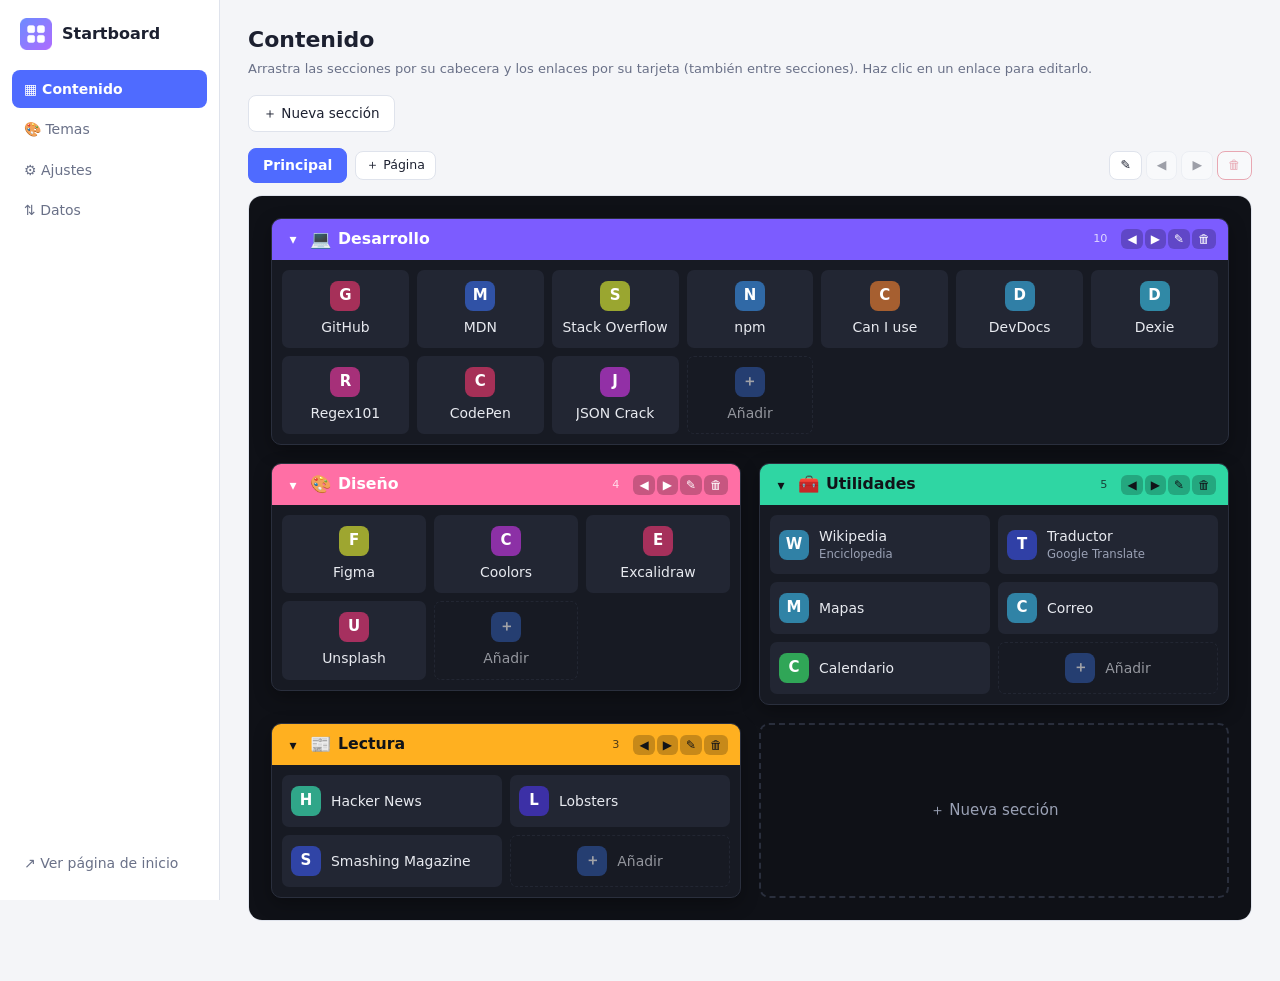
==== admin.html @ 86be1b7d "first commit" ====
<!doctype html>
<html lang="en">
<head>
  <meta charset="utf-8">
  <meta name="viewport" content="width=device-width, initial-scale=1">
  <title>Startboard · Administration</title>
  <link rel="icon" href="icons/icon32.png">
  <link rel="stylesheet" href="css/base.css">
  <link rel="stylesheet" href="css/admin.css">
  <style id="preview-css"></style>
</head>
<body class="admin">
  <aside class="side">
    <div class="side-brand"><img src="icons/icon48.png" alt="" width="32" height="32"><strong>Startboard</strong></div>
    <nav id="tabs">
      <button data-tab="dash" aria-selected="true">▦ Contenido</button>
      <button data-tab="themes">🎨 Temas</button>
      <button data-tab="settings">⚙ Ajustes</button>
      <button data-tab="data">⇅ Datos</button>
    </nav>
    <a class="side-link" id="open-newtab" href="newtab.html">↗ Ver página de inicio</a>
  </aside>

  <main>
    <!-- ======================= CONTENIDO ======================= -->
    <section class="tab" id="tab-dash">
      <div class="toolbar">
        <div>
          <h1>Contenido</h1>
          <p class="hint">Arrastra las secciones por su cabecera y los enlaces por su tarjeta (también entre secciones). Haz clic en un enlace para editarlo.</p>
        </div>
        <div class="toolbar-actions">
          <button class="btn" id="btn-add-section">＋ Nueva sección</button>
        </div>
      </div>
      <div class="page-bar">
        <div id="page-tabs" class="page-tabs" role="tablist" aria-label="Páginas"></div>
        <button class="btn small" id="btn-page-add">＋ Página</button>
        <span class="page-tools">
          <button class="btn small" id="btn-page-edit" title="Renombrar / cambiar icono de la página">✎</button>
          <button class="btn small" id="btn-page-left" title="Mover a la izquierda">◀</button>
          <button class="btn small" id="btn-page-right" title="Mover a la derecha">▶</button>
          <button class="btn small danger" id="btn-page-del" title="Eliminar página">🗑</button>
        </span>
      </div>
      <div class="scope dash-scope" id="dash-scope">
        <div class="dash-wrap"><div id="dash"></div></div>
      </div>
    </section>

    <!-- ======================= TEMAS ======================= -->
    <section class="tab" id="tab-themes" hidden>
      <div class="toolbar">
        <div>
          <h1>Temas</h1>
          <p class="hint">Un tema define colores, fondo, tipografía y forma. Los integrados no se modifican: personalízalos para crear una copia propia.</p>
        </div>
        <div class="toolbar-actions">
          <button class="btn" id="btn-theme-import">Importar tema…</button>
          <button class="btn primary" id="btn-theme-new">＋ Nuevo tema</button>
          <input type="file" id="theme-file" accept="application/json,.json" hidden>
        </div>
      </div>

      <div id="theme-list" class="theme-grid"></div>

      <div id="theme-editor" class="editor" hidden>
        <div class="editor-form">
          <div class="editor-head">
            <input id="theme-name" class="name-input" maxlength="60" placeholder="Nombre del tema" aria-label="Nombre del tema">
            <div class="editor-actions">
              <button class="btn" id="theme-cancel">Cancelar</button>
              <button class="btn" id="theme-save">Guardar</button>
              <button class="btn primary" id="theme-save-apply">Guardar y activar</button>
            </div>
          </div>
          <div id="theme-fields"></div>
        </div>
        <div class="editor-preview">
          <h3>Vista previa en vivo</h3>
          <div class="scope" id="theme-preview"><div class="dash-wrap"><div id="preview-dash"></div></div></div>
          <p class="hint">El CSS personalizado también se aplica en la vista previa (limitado a este recuadro).</p>
        </div>
      </div>
    </section>

    <!-- ======================= AJUSTES ======================= -->
    <section class="tab" id="tab-settings" hidden>
      <div class="toolbar"><div><h1>Ajustes</h1><p class="hint">Los cambios se guardan automáticamente.</p></div></div>
      <form id="settings-form" class="cards" autocomplete="off">
        <fieldset class="card">
          <legend>Cabecera</legend>
          <label>Título <input name="title" maxlength="80"></label>
          <label>Subtítulo <input name="subtitle" maxlength="160"></label>
          <label>Texto del pie <input name="footer" maxlength="300"></label>
          <div class="sub">
            <strong>Botones de cabecera</strong>
            <div id="header-links"></div>
            <button type="button" class="btn small" id="btn-add-hlink">＋ Añadir botón</button>
          </div>
        </fieldset>

        <fieldset class="card">
          <legend>Tema</legend>
          <label>Modo
            <select name="themeMode"><option value="fixed">Tema fijo (elegido en la pestaña Temas)</option><option value="system">Seguir al sistema (claro / oscuro)</option></select>
          </label>
          <div class="row2">
            <label>Cuando el sistema es claro <select name="themeLightId"></select></label>
            <label>Cuando el sistema es oscuro <select name="themeDarkId"></select></label>
          </div>
        </fieldset>

        <fieldset class="card">
          <legend>Aspecto y comportamiento</legend>
          <div class="row2">
            <label>Disposición
              <select name="layout"><option value="auto">Rejilla automática</option><option value="vertical">Una columna</option><option value="horizontal">Columnas en fila</option></select>
            </label>
            <label>Tamaño de los enlaces
              <select name="itemSize"><option value="small">Pequeño</option><option value="medium">Mediano</option><option value="large">Grande</option></select>
            </label>
          </div>
          <div class="row2">
            <label>Abrir enlaces en
              <select name="openIn"><option value="same">La misma pestaña</option><option value="new">Pestaña nueva</option></select>
            </label>
            <label>Iconos (favicons)
              <select name="faviconProvider">
                <option value="auto">Automático</option>
                <option value="browser">Del navegador (Chrome/Edge, local)</option>
                <option value="duckduckgo">DuckDuckGo</option>
                <option value="google">Google</option>
                <option value="none">Solo letras</option>
              </select>
            </label>
          </div>
          <label>Ancho máximo (px) <input name="maxWidth" type="number" min="600" max="4000" step="50"></label>
          <label class="check"><input name="showSearch" type="checkbox"> Mostrar buscador</label>
        </fieldset>

        <fieldset class="card">
          <legend>Búsqueda</legend>
          <label>Buscador por defecto <small>(usa <code>%s</code> donde va el texto)</small>
            <input name="searchEngine" placeholder="https://www.google.com/search?q=%s"></label>
          <label>Atajos <small>(uno por línea: <code>clave url-con-%s</code>; se usan escribiendo «clave texto»)</small>
            <textarea name="bangs" rows="6" spellcheck="false"></textarea></label>
        </fieldset>

        <fieldset class="card wide">
          <legend>CSS personalizado (global)</legend>
          <textarea name="customCss" rows="7" spellcheck="false" placeholder=".item-title { letter-spacing: .02em; }"></textarea>
          <p class="hint">Se aplica por encima del tema activo en la página de inicio.</p>
        </fieldset>
      </form>
    </section>

    <!-- ======================= DATOS ======================= -->
    <section class="tab" id="tab-data" hidden>
      <div class="toolbar"><div><h1>Datos</h1><p class="hint">Todo se guarda en IndexedDB, dentro de tu navegador. Exporta un archivo para llevarlo a otro equipo o tener una copia externa.</p></div></div>
      <div class="cards">
        <div class="card">
          <h2>Exportar</h2>
          <label class="check"><input type="checkbox" id="exp-content" checked> Secciones y enlaces</label>
          <label class="check"><input type="checkbox" id="exp-settings" checked> Ajustes</label>
          <label class="check"><input type="checkbox" id="exp-themes" checked> Temas personalizados</label>
          <button class="btn primary" id="btn-export">Descargar JSON</button>
        </div>

        <div class="card">
          <h2>Importar</h2>
          <input type="file" id="import-file" accept="application/json,.json">
          <div id="import-preview" hidden>
            <p id="import-summary" class="summary"></p>
            <ul id="import-warnings" class="warnings"></ul>
            <fieldset class="modes">
              <label class="check"><input type="radio" name="import-mode" value="merge" checked> <span><strong>Combinar</strong> — añade al contenido actual; conserva tus ajustes.</span></label>
              <label class="check"><input type="radio" name="import-mode" value="replace"> <span><strong>Reemplazar</strong> — sustituye lo que incluya el archivo (incluidos los ajustes).</span></label>
            </fieldset>
            <button class="btn primary" id="btn-import">Importar</button>
            <button class="btn" id="btn-import-cancel">Cancelar</button>
          </div>
          <hr>
          <h3>Desde marcadores del navegador</h3>
          <p class="hint">Exporta tus marcadores como HTML desde el gestor de marcadores y súbelos aquí: cada carpeta se convierte en una sección.</p>
          <input type="file" id="bookmarks-file" accept=".html,.htm,text/html">
        </div>

        <div class="card wide">
          <div class="card-head">
            <h2>Copias de seguridad automáticas</h2>
            <button class="btn small" id="btn-backup-now">Crear copia ahora</button>
          </div>
          <p class="hint">Se crea una copia antes de cada importación o restauración. Se conservan las 10 últimas.</p>
          <div id="backup-list"></div>
        </div>

        <div class="card wide danger">
          <h2>Zona de peligro</h2>
          <p class="hint">Borra todo y vuelve a los datos de ejemplo. Se crea antes una copia de seguridad.</p>
          <button class="btn danger" id="btn-reset">Restablecer a valores de fábrica</button>
        </div>
      </div>
    </section>
  </main>

  <!-- ======================= DIÁLOGOS ======================= -->
  <dialog id="dlg-item">
    <form id="form-item">
      <h3 id="item-dlg-title">Enlace</h3>
      <label>Título <input name="title" required maxlength="160"></label>
      <label>URL <input name="url" required placeholder="https://…" spellcheck="false"></label>
      <label>Descripción <input name="description" maxlength="300"></label>
      <div class="row2">
        <label>Sección <select name="sectionId"></select></label>
        <label>Abrir en
          <select name="target"><option value="default">Según ajustes</option><option value="same">Misma pestaña</option><option value="new">Pestaña nueva</option></select>
        </label>
      </div>
      <fieldset>
        <legend>Icono</legend>
        <div class="icon-row">
          <div id="item-icon-preview" class="icon-preview"></div>
          <select name="iconType">
            <option value="favicon">Automático (favicon)</option>
            <option value="emoji">Emoji / texto</option>
            <option value="url">Imagen por URL</option>
            <option value="upload">Subir imagen</option>
          </select>
          <input name="icon" placeholder="🚀" spellcheck="false">
          <button type="button" class="btn small" id="item-icon-file">Elegir…</button>
          <input type="file" id="item-icon-input" accept="image/*" hidden>
        </div>
      </fieldset>
      <label>Etiquetas <small>(solo para el buscador)</small> <input name="tags" maxlength="200"></label>
      <p class="form-error" id="item-error" hidden></p>
      <div class="actions"><button type="button" class="btn" data-close>Cancelar</button><button class="btn primary">Guardar</button></div>
    </form>
  </dialog>

  <dialog id="dlg-section">
    <form id="form-section">
      <h3 id="section-dlg-title">Sección</h3>
      <label>Título <input name="title" required maxlength="120"></label>
      <label>Icono <small>(emoji o URL de imagen)</small> <input name="icon" placeholder="💻" spellcheck="false"></label>
      <label>Página <select name="pageId"></select></label>
      <div>
        <span class="lbl">Color de la cabecera</span>
        <div class="swatches" id="section-swatches"></div>
        <input type="color" name="color" aria-label="Color personalizado">
      </div>
      <div class="row2">
        <label>Ancho
          <select name="span"><option value="1">1 columna</option><option value="2">2 columnas</option><option value="3">3 columnas</option></select>
        </label>
        <label>Enlaces como
          <select name="layout"><option value="grid">Rejilla de iconos</option><option value="list">Lista</option></select>
        </label>
      </div>
      <label class="check"><input type="checkbox" name="collapsed"> Plegada por defecto</label>
      <div class="actions"><button type="button" class="btn" data-close>Cancelar</button><button class="btn primary">Guardar</button></div>
    </form>
  </dialog>

  <dialog id="dlg-page">
    <form id="form-page">
      <h3 id="page-dlg-title">Página</h3>
      <div class="row2">
        <label>Título <input name="title" required maxlength="60"></label>
        <label>Icono <small>(emoji, opcional)</small> <input name="icon" maxlength="8" placeholder="🏠"></label>
      </div>
      <div class="actions"><button type="button" class="btn" data-close>Cancelar</button><button class="btn primary">Guardar</button></div>
    </form>
  </dialog>

  <div id="toast" role="status" aria-live="polite" hidden></div>
  <script type="module" src="js/admin.js"></script>
</body>
</html>
---- css/base.css ----
/* Estilos del tablero. Todo se alimenta de variables CSS generadas por el motor de temas. */
[hidden] { display: none !important; }

.scope {
  position: relative;
  isolation: isolate;
  color: var(--text);
  font-family: var(--font);
  font-size: var(--font-size);
}
.scope::before {
  content: '';
  position: absolute;
  inset: -2%;
  z-index: -1;
  background: linear-gradient(var(--overlay), var(--overlay)), var(--bg-image) center / cover no-repeat, var(--bg);
  filter: blur(var(--bg-blur));
  pointer-events: none;
}
body.scope::before { position: fixed; }

.dash-wrap { container-type: inline-size; }

/* ---------- rejilla de secciones ---------- */
.dash { --cols: 1; display: grid; grid-template-columns: repeat(var(--cols), minmax(0, 1fr)); gap: var(--gap); align-items: start; }
@container (min-width: 720px)  { .dash { --cols: 2; } }
@container (min-width: 1080px) { .dash { --cols: 3; } }
@container (min-width: 1500px) { .dash { --cols: 4; } }

.sec { grid-column: span 1; }
@container (min-width: 720px)  { .sec[data-span="2"], .sec[data-span="3"] { grid-column: span 2; } }
@container (min-width: 1080px) { .sec[data-span="3"] { grid-column: span 3; } }

.dash[data-layout="vertical"] { grid-template-columns: minmax(0, 1fr); }
.dash[data-layout="vertical"] .sec { grid-column: 1 / -1 !important; }
.dash[data-layout="horizontal"] { display: flex; flex-wrap: nowrap; overflow-x: auto; padding-bottom: 8px; }
.dash[data-layout="horizontal"] .sec { flex: 1 0 300px; }

/* ---------- sección ---------- */
.sec {
  background: var(--surface);
  backdrop-filter: blur(var(--surface-blur));
  -webkit-backdrop-filter: blur(var(--surface-blur));
  border: 1px solid var(--border);
  border-radius: var(--radius);
  box-shadow: var(--shadow);
  overflow: hidden;
}
.sec-head {
  display: flex; align-items: center; gap: 8px;
  padding: 9px 12px;
  background: var(--sec-color); color: var(--sec-text);
  font-family: var(--font-heading);
  user-select: none;
}
.sec-title { margin: 0; font-size: 1.05em; font-weight: 700; flex: 1; min-width: 0; overflow: hidden; text-overflow: ellipsis; white-space: nowrap; }
.sec-head .ico-emoji { font-size: 1.15em; line-height: 1; }
.sec-head .ico-img { width: 20px; height: 20px; }
.chev {
  all: unset; cursor: pointer; width: 18px; text-align: center; font-size: 14px; line-height: 1;
  transition: transform .15s;
}
.sec.collapsed .chev { transform: rotate(-90deg); }
.sec.collapsed .sec-body { display: none; }
.filtering .sec.collapsed .sec-body { display: grid; }
.sec.collapsed .sec-head { border-bottom: 0; }

[data-sec-style="outline"] .sec-head { background: transparent; color: var(--sec-color); border-bottom: 2px solid var(--sec-color); }
[data-sec-style="minimal"] .sec-head { background: transparent; color: var(--text); box-shadow: inset 4px 0 0 var(--sec-color); padding-left: 14px; }
[data-sec-style="minimal"] .chev { color: var(--sec-color); }

/* ---------- items ---------- */
.sec-body { display: grid; gap: 8px; padding: 10px; }
.dash { --item-w: 118px; --ico: 30px; }
.dash[data-size="small"]  { --item-w: 88px;  --ico: 22px; font-size: .9em; }
.dash[data-size="large"]  { --item-w: 150px; --ico: 42px; }

.items-grid { grid-template-columns: repeat(auto-fill, minmax(var(--item-w), 1fr)); }
.items-list { grid-template-columns: repeat(auto-fill, minmax(220px, 1fr)); }

.item {
  all: unset; box-sizing: border-box;
  position: relative; display: flex; align-items: center; gap: 10px;
  min-width: 0; cursor: pointer;
  padding: 10px 8px; border-radius: calc(var(--radius) * .7);
  background: var(--item); color: var(--text);
  border: 1px solid transparent;
  transition: background .12s, transform .12s, border-color .12s;
}
.item:hover, .item:focus-visible { background: var(--item-hover); border-color: var(--accent); transform: translateY(-1px); }
.item:focus-visible { outline: 2px solid var(--accent); outline-offset: 1px; }
.items-grid .item { flex-direction: column; justify-content: center; text-align: center; gap: 6px; min-height: calc(var(--ico) + 42px); }
.item-text { display: flex; flex-direction: column; min-width: 0; }
.items-grid .item-text { align-items: center; max-width: 100%; }
.item-title { overflow: hidden; text-overflow: ellipsis; white-space: nowrap; max-width: 100%; font-size: .93em; }
.item-desc { color: var(--muted); font-size: .78em; overflow: hidden; text-overflow: ellipsis; white-space: nowrap; max-width: 100%; }
.items-grid .item-desc { display: none; }

/* ---------- iconos ---------- */
.ico { flex: none; width: var(--ico, 30px); height: var(--ico, 30px); display: inline-grid; place-items: center; }
.sec-head .ico { --ico: 20px; width: 20px; height: 20px; }
.ico-img { object-fit: contain; border-radius: 6px; }
.ico-emoji { font-size: calc(var(--ico, 30px) * .8); line-height: 1; }
.ico-letter {
  border-radius: 8px; font-weight: 700; font-size: calc(var(--ico, 30px) * .5);
  background: hsl(var(--h, 220) 55% 42%); color: #fff;
}

/* ---------- modo edición ---------- */
.is-edit .item { cursor: grab; }
/* `all: unset` elimina el -webkit-user-drag que el navegador pone a [draggable]; se restaura aquí. */
.item[draggable="true"] { -webkit-user-drag: element; user-select: none; }
.is-edit .item-add { cursor: pointer; }
.is-edit .sec-head { cursor: grab; }
.item.sel { background: var(--item-hover); border-color: var(--accent); box-shadow: 0 0 0 2px color-mix(in srgb, var(--accent) 45%, transparent); }
.sec-page { font-size: .72em; font-weight: 500; opacity: .75; padding: 1px 8px; border-radius: 99px; background: rgba(0, 0, 0, .18); }
.item-actions { top: 3px; right: 3px; display: none; gap: 3px; }
.item:hover .item-actions, .item:focus-within .item-actions { display: flex; }
.sec-actions { display: flex; gap: 2px; }
.sec-count { font-size: .75em; opacity: .75; padding: 0 6px; }
.mini {
  all: unset; cursor: pointer; font-size: 12px; line-height: 1; padding: 4px 6px; border-radius: 6px;
  background: rgba(0, 0, 0, .35); color: #fff;
}
.sec-head .mini { background: rgba(0, 0, 0, .22); color: inherit; }
.mini:hover { background: rgba(0, 0, 0, .6); }
.mini:focus-visible { outline: 2px solid var(--accent); }
.item-add { opacity: .6; border: 1px dashed var(--border); background: transparent; justify-content: center; cursor: pointer; }
.item-add:hover { opacity: 1; }
.items-list .item-add { flex-direction: row; }
.sec-add {
  all: unset; box-sizing: border-box; cursor: pointer; text-align: center; padding: 28px 12px;
  border: 2px dashed var(--border); border-radius: var(--radius); color: var(--muted); align-self: stretch;
}
.sec-add:hover { color: var(--text); border-color: var(--accent); }
.dragging { opacity: .35; }
.drop-before { box-shadow: -3px 0 0 var(--accent); }
.drop-after { box-shadow: 3px 0 0 var(--accent); }
.drop-before.v { box-shadow: 0 -3px 0 var(--accent); }
.drop-after.v { box-shadow: 0 3px 0 var(--accent); }
.drop-into { outline: 2px dashed var(--accent); outline-offset: -4px; }
---- css/admin.css ----
/* Cromo del panel de administración (neutro, claro/oscuro según el sistema). El tablero usa el tema activo. */
:root {
  --a-bg: #f4f5f8; --a-panel: #fff; --a-side: #fff; --a-text: #1c2030; --a-muted: #6a7188;
  --a-border: #dfe3ec; --a-accent: #4f6bff; --a-accent-text: #fff; --a-danger: #d6334a; --a-input: #fff;
  color-scheme: light;
}
@media (prefers-color-scheme: dark) {
  :root {
    --a-bg: #11131a; --a-panel: #1a1d27; --a-side: #151822; --a-text: #e7e9f2; --a-muted: #98a0b8;
    --a-border: #2b3040; --a-accent: #7c93ff; --a-accent-text: #0e1220; --a-danger: #ff6b81; --a-input: #12141c;
    color-scheme: dark;
  }
}
* { box-sizing: border-box; }
body.admin { margin: 0; display: grid; grid-template-columns: 220px 1fr; min-height: 100vh; background: var(--a-bg); color: var(--a-text); font: 14px/1.45 system-ui, -apple-system, "Segoe UI", Roboto, sans-serif; }

.side { background: var(--a-side); border-right: 1px solid var(--a-border); padding: 18px 12px; display: flex; flex-direction: column; gap: 14px; position: sticky; top: 0; height: 100vh; }
.side-brand { display: flex; align-items: center; gap: 10px; padding: 0 8px 6px; font-size: 16px; }
.side nav { display: flex; flex-direction: column; gap: 2px; }
.side nav button { all: unset; cursor: pointer; padding: 9px 12px; border-radius: 8px; color: var(--a-muted); }
.side nav button:hover { background: var(--a-bg); color: var(--a-text); }
.side nav button[aria-selected="true"] { background: var(--a-accent); color: var(--a-accent-text); font-weight: 600; }
.side nav button:focus-visible, .btn:focus-visible { outline: 2px solid var(--a-accent); outline-offset: 2px; }
.side-link { margin-top: auto; padding: 9px 12px; color: var(--a-muted); text-decoration: none; border-radius: 8px; }
.side-link:hover { background: var(--a-bg); color: var(--a-text); }

main { padding: 24px 28px 60px; min-width: 0; }
.toolbar { display: flex; justify-content: space-between; align-items: flex-end; gap: 16px; margin-bottom: 16px; flex-wrap: wrap; }
h1 { margin: 0; font-size: 22px; }
h2 { margin: 0 0 10px; font-size: 15px; }
h3 { margin: 0 0 8px; font-size: 14px; }
.hint { margin: 4px 0 0; color: var(--a-muted); font-size: 13px; }
.toolbar-actions { display: flex; gap: 8px; }

.btn {
  all: unset; box-sizing: border-box; cursor: pointer; padding: 8px 14px; border-radius: 8px; font-size: 13.5px;
  background: var(--a-panel); border: 1px solid var(--a-border); color: var(--a-text); white-space: nowrap;
}
.btn:hover { border-color: var(--a-accent); }
.btn.primary { background: var(--a-accent); border-color: var(--a-accent); color: var(--a-accent-text); font-weight: 600; }
.btn.small { padding: 4px 10px; font-size: 12.5px; }
.btn.danger { color: var(--a-danger); border-color: var(--a-danger); }
.btn.danger:hover { background: var(--a-danger); color: #fff; }

input, select, textarea {
  font: inherit; color: var(--a-text); background: var(--a-input); border: 1px solid var(--a-border);
  border-radius: 8px; padding: 7px 10px; width: 100%;
}
input:focus, select:focus, textarea:focus { outline: 2px solid var(--a-accent); outline-offset: 0; border-color: transparent; }
input[type="checkbox"], input[type="radio"] { width: auto; }
input[type="color"] { padding: 2px; height: 34px; width: 56px; cursor: pointer; }
input[type="range"] { padding: 0; }
textarea { resize: vertical; font-family: ui-monospace, Consolas, monospace; font-size: 12.5px; }
label { display: flex; flex-direction: column; gap: 4px; font-weight: 500; }
label small { color: var(--a-muted); font-weight: 400; }
label.check { flex-direction: row; align-items: flex-start; gap: 8px; font-weight: 400; }
.lbl { display: block; font-weight: 500; margin-bottom: 4px; }
.row2 { display: grid; grid-template-columns: 1fr 1fr; gap: 12px; }
code { background: var(--a-bg); padding: 1px 5px; border-radius: 4px; }

.dash-scope { padding: 22px; border-radius: 14px; border: 1px solid var(--a-border); overflow: hidden; min-height: 400px; }
.dash-scope .dash-wrap { max-width: 1500px; }

/* tarjetas y formularios */
.cards { display: grid; grid-template-columns: repeat(auto-fit, minmax(360px, 1fr)); gap: 16px; align-items: start; }
.card { background: var(--a-panel); border: 1px solid var(--a-border); border-radius: 12px; padding: 16px; display: flex; flex-direction: column; gap: 12px; margin: 0; min-width: 0; }
.card.wide { grid-column: 1 / -1; }
.card legend { font-weight: 700; padding: 0 6px; }
.card-head { display: flex; justify-content: space-between; align-items: center; }
.card.danger { border-color: color-mix(in srgb, var(--a-danger) 45%, var(--a-border)); }
hr { border: 0; border-top: 1px solid var(--a-border); margin: 6px 0; width: 100%; }
.sub { display: flex; flex-direction: column; gap: 8px; }
.hlink-row { display: grid; grid-template-columns: 1fr 1.6fr 44px 32px; gap: 6px; align-items: center; }
.hlink-row input[type="color"] { width: 44px; }

.summary { font-weight: 600; margin: 0; }
.warnings { margin: 0; padding-left: 18px; color: var(--a-muted); }
.modes { border: 0; padding: 0; margin: 0; display: flex; flex-direction: column; gap: 8px; }
#import-preview { display: flex; flex-direction: column; gap: 10px; align-items: flex-start; }
#import-preview .btn + .btn { margin-left: 0; }

.backup-row { display: flex; align-items: center; gap: 10px; padding: 8px 0; border-top: 1px solid var(--a-border); }
.backup-row:first-child { border-top: 0; }
.backup-row .grow { flex: 1; min-width: 0; }
.backup-row small { color: var(--a-muted); display: block; }

/* diálogos */
dialog { border: 1px solid var(--a-border); border-radius: 14px; padding: 0; background: var(--a-panel); color: var(--a-text); width: min(520px, 94vw); }
dialog::backdrop { background: rgba(0, 0, 0, .5); backdrop-filter: blur(2px); }
dialog form { display: flex; flex-direction: column; gap: 12px; padding: 20px; }
dialog fieldset { border: 1px solid var(--a-border); border-radius: 10px; padding: 10px 12px 12px; margin: 0; }
dialog legend { padding: 0 6px; color: var(--a-muted); }
.actions { display: flex; justify-content: flex-end; gap: 8px; margin-top: 4px; }
.form-error { color: var(--a-danger); margin: 0; }
.icon-row { display: grid; grid-template-columns: 40px 1fr; gap: 8px; align-items: center; }
.icon-row input[name="icon"] { grid-column: 1 / -1; }
.icon-row .btn { grid-column: 1 / -1; justify-self: start; }
.icon-preview { --ico: 32px; width: 40px; height: 40px; display: grid; place-items: center; background: var(--a-bg); border-radius: 8px; }
.icon-preview .ico { --ico: 28px; width: 28px; height: 28px; }
.swatches { display: flex; gap: 6px; flex-wrap: wrap; margin-bottom: 8px; }
.swatches button { all: unset; cursor: pointer; width: 26px; height: 26px; border-radius: 50%; border: 2px solid transparent; background: var(--c); }
.swatches button:hover, .swatches button[aria-pressed="true"] { border-color: var(--a-text); }

/* temas */
.theme-grid { display: grid; grid-template-columns: repeat(auto-fill, minmax(230px, 1fr)); gap: 14px; margin-bottom: 20px; }
.theme-card { background: var(--a-panel); border: 1px solid var(--a-border); border-radius: 12px; overflow: hidden; display: flex; flex-direction: column; }
.theme-card[data-active="true"] { border-color: var(--a-accent); box-shadow: 0 0 0 2px var(--a-accent); }
.theme-swatch { height: 78px; display: grid; grid-template-columns: 1fr 1fr 1fr; gap: 6px; padding: 10px; background: var(--bg); background-size: cover; }
.theme-swatch i { border-radius: calc(var(--r, 8px) * .6); background: var(--s); border: 1px solid rgba(128, 128, 128, .25); }
.theme-swatch i:nth-child(1) { grid-row: span 2; background: var(--a); }
.theme-info { padding: 10px 12px 4px; display: flex; align-items: center; gap: 8px; }
.theme-info strong { flex: 1; min-width: 0; overflow: hidden; text-overflow: ellipsis; white-space: nowrap; }
.badge { font-size: 11px; padding: 1px 7px; border-radius: 99px; background: var(--a-bg); color: var(--a-muted); border: 1px solid var(--a-border); }
.badge.on { background: var(--a-accent); color: var(--a-accent-text); border-color: transparent; }
.theme-actions { padding: 8px 12px 12px; display: flex; flex-wrap: wrap; gap: 6px; }

.editor { display: grid; grid-template-columns: minmax(320px, 420px) 1fr; gap: 20px; align-items: start; }
@media (max-width: 1100px) { .editor { grid-template-columns: 1fr; } }
.editor-form { background: var(--a-panel); border: 1px solid var(--a-border); border-radius: 12px; padding: 14px 16px; }
.editor-head { display: flex; flex-direction: column; gap: 10px; margin-bottom: 8px; }
.editor-actions { display: flex; gap: 6px; flex-wrap: wrap; }
.name-input { font-size: 16px; font-weight: 700; }
.editor-preview { position: sticky; top: 16px; }
#theme-preview { border-radius: 14px; border: 1px solid var(--a-border); padding: 18px; overflow: hidden; min-height: 320px; }
#theme-preview .dash-wrap { pointer-events: none; }
.group { border-top: 1px solid var(--a-border); padding: 10px 0 4px; }
.group h3 { color: var(--a-muted); text-transform: uppercase; letter-spacing: .06em; font-size: 11.5px; }
.field { display: grid; grid-template-columns: 130px 1fr; gap: 8px; align-items: center; padding: 4px 0; font-weight: 400; }
.field > span { color: var(--a-text); }
.field .ctl-inline { display: flex; align-items: center; gap: 8px; min-width: 0; }
.field .ctl-inline input[type="text"] { font-family: ui-monospace, Consolas, monospace; font-size: 12.5px; }
.field output { width: 34px; text-align: right; color: var(--a-muted); font-variant-numeric: tabular-nums; }
.field-block { display: flex; flex-direction: column; gap: 6px; padding: 4px 0; }

.btn:disabled { opacity: .4; cursor: default; pointer-events: none; }
.page-bar { display: flex; align-items: center; gap: 8px; flex-wrap: wrap; margin-bottom: 12px; }
.page-tabs { display: flex; gap: 4px; flex-wrap: wrap; }
.page-tabs button { all: unset; cursor: pointer; padding: 6px 14px; border-radius: 8px; border: 1px solid var(--a-border); background: var(--a-panel); color: var(--a-muted); }
.page-tabs button:hover { color: var(--a-text); border-color: var(--a-accent); }
.page-tabs button[aria-selected="true"] { background: var(--a-accent); border-color: var(--a-accent); color: var(--a-accent-text); font-weight: 600; }
.page-tabs button:focus-visible { outline: 2px solid var(--a-accent); outline-offset: 2px; }
.page-tools { display: flex; gap: 4px; margin-left: auto; }
.toast-btn { all: unset; cursor: pointer; margin-left: 14px; font-weight: 700; text-decoration: underline; color: var(--a-accent-text); background: var(--a-accent); padding: 2px 10px; border-radius: 99px; text-decoration: none; }
#toast { position: fixed; left: 50%; bottom: 24px; transform: translateX(-50%); background: var(--a-text); color: var(--a-bg); padding: 10px 18px; border-radius: 99px; font-weight: 600; z-index: 50; box-shadow: 0 8px 24px rgba(0, 0, 0, .3); }
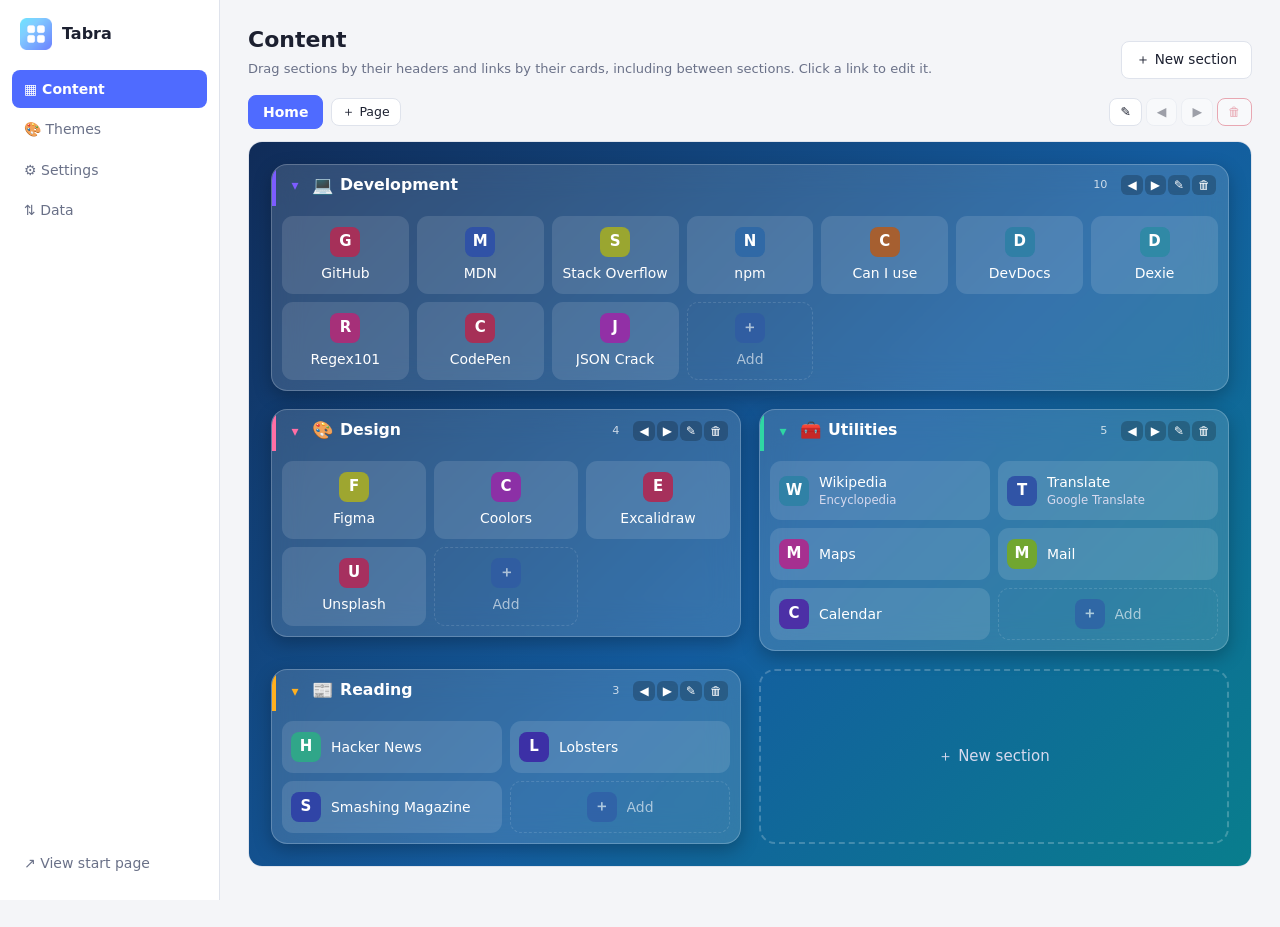
==== commit 3e03a97a: "Translate fix themes issues new themes change color icon landing page github actions license" ====
--- a/admin.html
+++ b/admin.html
@@ -3,7 +3,7 @@
 <head>
   <meta charset="utf-8">
   <meta name="viewport" content="width=device-width, initial-scale=1">
-  <title>Startboard · Administration</title>
+  <title>Tabra · Administration</title>
   <link rel="icon" href="icons/icon32.png">
   <link rel="stylesheet" href="css/base.css">
   <link rel="stylesheet" href="css/admin.css">
@@ -11,14 +11,14 @@
 </head>
 <body class="admin">
   <aside class="side">
-    <div class="side-brand"><img src="icons/icon48.png" alt="" width="32" height="32"><strong>Startboard</strong></div>
+    <div class="side-brand"><img src="icons/icon48.png" alt="" width="32" height="32"><strong>Tabra</strong></div>
     <nav id="tabs">
-      <button data-tab="dash" aria-selected="true">▦ Contenido</button>
-      <button data-tab="themes">🎨 Temas</button>
-      <button data-tab="settings">⚙ Ajustes</button>
-      <button data-tab="data">⇅ Datos</button>
+      <button data-tab="dash" aria-selected="true">▦ Content</button>
+      <button data-tab="themes">🎨 Themes</button>
+      <button data-tab="settings">⚙ Settings</button>
+      <button data-tab="data">⇅ Data</button>
     </nav>
-    <a class="side-link" id="open-newtab" href="newtab.html">↗ Ver página de inicio</a>
+    <a class="side-link" id="open-newtab" href="newtab.html">↗ View start page</a>
   </aside>
 
   <main>
@@ -26,21 +26,21 @@
     <section class="tab" id="tab-dash">
       <div class="toolbar">
         <div>
-          <h1>Contenido</h1>
-          <p class="hint">Arrastra las secciones por su cabecera y los enlaces por su tarjeta (también entre secciones). Haz clic en un enlace para editarlo.</p>
+          <h1>Content</h1>
+          <p class="hint">Drag sections by their headers and links by their cards, including between sections. Click a link to edit it.</p>
         </div>
         <div class="toolbar-actions">
-          <button class="btn" id="btn-add-section">＋ Nueva sección</button>
+          <button class="btn" id="btn-add-section">＋ New section</button>
         </div>
       </div>
       <div class="page-bar">
-        <div id="page-tabs" class="page-tabs" role="tablist" aria-label="Páginas"></div>
-        <button class="btn small" id="btn-page-add">＋ Página</button>
+        <div id="page-tabs" class="page-tabs" role="tablist" aria-label="Pages"></div>
+        <button class="btn small" id="btn-page-add">＋ Page</button>
         <span class="page-tools">
-          <button class="btn small" id="btn-page-edit" title="Renombrar / cambiar icono de la página">✎</button>
-          <button class="btn small" id="btn-page-left" title="Mover a la izquierda">◀</button>
-          <button class="btn small" id="btn-page-right" title="Mover a la derecha">▶</button>
-          <button class="btn small danger" id="btn-page-del" title="Eliminar página">🗑</button>
+          <button class="btn small" id="btn-page-edit" title="Rename / change page icon">✎</button>
+          <button class="btn small" id="btn-page-left" title="Move left">◀</button>
+          <button class="btn small" id="btn-page-right" title="Move right">▶</button>
+          <button class="btn small danger" id="btn-page-del" title="Delete page">🗑</button>
         </span>
       </div>
       <div class="scope dash-scope" id="dash-scope">
@@ -52,153 +52,153 @@
     <section class="tab" id="tab-themes" hidden>
       <div class="toolbar">
         <div>
-          <h1>Temas</h1>
-          <p class="hint">Un tema define colores, fondo, tipografía y forma. Los integrados no se modifican: personalízalos para crear una copia propia.</p>
+          <h1>Themes</h1>
+          <p class="hint">Themes define colors, background, typography, and shape. Customize a built-in theme to create your own copy.</p>
         </div>
         <div class="toolbar-actions">
-          <button class="btn" id="btn-theme-import">Importar tema…</button>
-          <button class="btn primary" id="btn-theme-new">＋ Nuevo tema</button>
+          <button class="btn" id="btn-theme-import">Import theme…</button>
+          <button class="btn primary" id="btn-theme-new">＋ New theme</button>
           <input type="file" id="theme-file" accept="application/json,.json" hidden>
         </div>
       </div>
 
-      <div id="theme-list" class="theme-grid"></div>
+      <div id="theme-list"></div>
 
       <div id="theme-editor" class="editor" hidden>
         <div class="editor-form">
           <div class="editor-head">
-            <input id="theme-name" class="name-input" maxlength="60" placeholder="Nombre del tema" aria-label="Nombre del tema">
+            <input id="theme-name" class="name-input" maxlength="60" placeholder="Theme name" aria-label="Theme name">
             <div class="editor-actions">
-              <button class="btn" id="theme-cancel">Cancelar</button>
-              <button class="btn" id="theme-save">Guardar</button>
-              <button class="btn primary" id="theme-save-apply">Guardar y activar</button>
+              <button class="btn" id="theme-cancel">Cancel</button>
+              <button class="btn" id="theme-save">Save</button>
+              <button class="btn primary" id="theme-save-apply">Save and activate</button>
             </div>
           </div>
           <div id="theme-fields"></div>
         </div>
         <div class="editor-preview">
-          <h3>Vista previa en vivo</h3>
+          <h3>Live preview</h3>
           <div class="scope" id="theme-preview"><div class="dash-wrap"><div id="preview-dash"></div></div></div>
-          <p class="hint">El CSS personalizado también se aplica en la vista previa (limitado a este recuadro).</p>
+          <p class="hint">Custom CSS also applies in the preview (limited to this area).</p>
         </div>
       </div>
     </section>
 
     <!-- ======================= AJUSTES ======================= -->
     <section class="tab" id="tab-settings" hidden>
-      <div class="toolbar"><div><h1>Ajustes</h1><p class="hint">Los cambios se guardan automáticamente.</p></div></div>
+      <div class="toolbar"><div><h1>Settings</h1><p class="hint">Changes are saved automatically.</p></div></div>
       <form id="settings-form" class="cards" autocomplete="off">
         <fieldset class="card">
-          <legend>Cabecera</legend>
-          <label>Título <input name="title" maxlength="80"></label>
-          <label>Subtítulo <input name="subtitle" maxlength="160"></label>
-          <label>Texto del pie <input name="footer" maxlength="300"></label>
+          <legend>Header</legend>
+          <label>Title <input name="title" maxlength="80"></label>
+          <label>Subtitle <input name="subtitle" maxlength="160"></label>
+          <label>Footer text <input name="footer" maxlength="300"></label>
           <div class="sub">
-            <strong>Botones de cabecera</strong>
+            <strong>Header buttons</strong>
             <div id="header-links"></div>
-            <button type="button" class="btn small" id="btn-add-hlink">＋ Añadir botón</button>
-          </div>
-        </fieldset>
-
-        <fieldset class="card">
-          <legend>Tema</legend>
-          <label>Modo
-            <select name="themeMode"><option value="fixed">Tema fijo (elegido en la pestaña Temas)</option><option value="system">Seguir al sistema (claro / oscuro)</option></select>
+            <button type="button" class="btn small" id="btn-add-hlink">＋ Add button</button>
+          </div>
+        </fieldset>
+
+        <fieldset class="card">
+          <legend>Theme</legend>
+          <label>Mode
+            <select name="themeMode"><option value="fixed">Fixed theme (chosen in Themes)</option><option value="system">Follow system (light / dark)</option></select>
           </label>
           <div class="row2">
-            <label>Cuando el sistema es claro <select name="themeLightId"></select></label>
-            <label>Cuando el sistema es oscuro <select name="themeDarkId"></select></label>
-          </div>
-        </fieldset>
-
-        <fieldset class="card">
-          <legend>Aspecto y comportamiento</legend>
+            <label>When system is light <select name="themeLightId"></select></label>
+            <label>When system is dark <select name="themeDarkId"></select></label>
+          </div>
+        </fieldset>
+
+        <fieldset class="card">
+          <legend>Appearance and behavior</legend>
           <div class="row2">
-            <label>Disposición
-              <select name="layout"><option value="auto">Rejilla automática</option><option value="vertical">Una columna</option><option value="horizontal">Columnas en fila</option></select>
-            </label>
-            <label>Tamaño de los enlaces
-              <select name="itemSize"><option value="small">Pequeño</option><option value="medium">Mediano</option><option value="large">Grande</option></select>
+            <label>Layout
+              <select name="layout"><option value="auto">Automatic grid</option><option value="vertical">Single column</option><option value="horizontal">Columns in a row</option></select>
+            </label>
+            <label>Link size
+              <select name="itemSize"><option value="small">Small</option><option value="medium">Medium</option><option value="large">Large</option></select>
             </label>
           </div>
           <div class="row2">
-            <label>Abrir enlaces en
-              <select name="openIn"><option value="same">La misma pestaña</option><option value="new">Pestaña nueva</option></select>
-            </label>
-            <label>Iconos (favicons)
+            <label>Open links in
+              <select name="openIn"><option value="same">Same tab</option><option value="new">New tab</option></select>
+            </label>
+            <label>Icons (favicons)
               <select name="faviconProvider">
-                <option value="auto">Automático</option>
-                <option value="browser">Del navegador (Chrome/Edge, local)</option>
+                <option value="auto">Automatic</option>
+                <option value="browser">Browser (Chrome/Edge, local)</option>
                 <option value="duckduckgo">DuckDuckGo</option>
                 <option value="google">Google</option>
-                <option value="none">Solo letras</option>
+                <option value="none">Letters only</option>
               </select>
             </label>
           </div>
-          <label>Ancho máximo (px) <input name="maxWidth" type="number" min="600" max="4000" step="50"></label>
-          <label class="check"><input name="showSearch" type="checkbox"> Mostrar buscador</label>
-        </fieldset>
-
-        <fieldset class="card">
-          <legend>Búsqueda</legend>
-          <label>Buscador por defecto <small>(usa <code>%s</code> donde va el texto)</small>
+          <label>Maximum width (px) <input name="maxWidth" type="number" min="600" max="4000" step="50"></label>
+          <label class="check"><input name="showSearch" type="checkbox"> Show search</label>
+        </fieldset>
+
+        <fieldset class="card">
+          <legend>Search</legend>
+          <label>Default search engine <small>(use <code>%s</code> where the text goes)</small>
             <input name="searchEngine" placeholder="https://www.google.com/search?q=%s"></label>
-          <label>Atajos <small>(uno por línea: <code>clave url-con-%s</code>; se usan escribiendo «clave texto»)</small>
+          <label>Shortcuts <small>(one per line: <code>key url-with-%s</code>; type "key text" to use)</small>
             <textarea name="bangs" rows="6" spellcheck="false"></textarea></label>
         </fieldset>
 
         <fieldset class="card wide">
-          <legend>CSS personalizado (global)</legend>
+          <legend>Custom CSS (global)</legend>
           <textarea name="customCss" rows="7" spellcheck="false" placeholder=".item-title { letter-spacing: .02em; }"></textarea>
-          <p class="hint">Se aplica por encima del tema activo en la página de inicio.</p>
+          <p class="hint">Applied on top of the active theme on the start page.</p>
         </fieldset>
       </form>
     </section>
 
     <!-- ======================= DATOS ======================= -->
     <section class="tab" id="tab-data" hidden>
-      <div class="toolbar"><div><h1>Datos</h1><p class="hint">Todo se guarda en IndexedDB, dentro de tu navegador. Exporta un archivo para llevarlo a otro equipo o tener una copia externa.</p></div></div>
+      <div class="toolbar"><div><h1>Data</h1><p class="hint">Everything is stored in IndexedDB in your browser. Export a file to move your data to another device or keep an external backup.</p></div></div>
       <div class="cards">
         <div class="card">
-          <h2>Exportar</h2>
-          <label class="check"><input type="checkbox" id="exp-content" checked> Secciones y enlaces</label>
-          <label class="check"><input type="checkbox" id="exp-settings" checked> Ajustes</label>
-          <label class="check"><input type="checkbox" id="exp-themes" checked> Temas personalizados</label>
-          <button class="btn primary" id="btn-export">Descargar JSON</button>
+          <h2>Export</h2>
+          <label class="check"><input type="checkbox" id="exp-content" checked> Sections and links</label>
+          <label class="check"><input type="checkbox" id="exp-settings" checked> Settings</label>
+          <label class="check"><input type="checkbox" id="exp-themes" checked> Custom themes</label>
+          <button class="btn primary" id="btn-export">Download JSON</button>
         </div>
 
         <div class="card">
-          <h2>Importar</h2>
+          <h2>Import</h2>
           <input type="file" id="import-file" accept="application/json,.json">
           <div id="import-preview" hidden>
             <p id="import-summary" class="summary"></p>
             <ul id="import-warnings" class="warnings"></ul>
             <fieldset class="modes">
-              <label class="check"><input type="radio" name="import-mode" value="merge" checked> <span><strong>Combinar</strong> — añade al contenido actual; conserva tus ajustes.</span></label>
-              <label class="check"><input type="radio" name="import-mode" value="replace"> <span><strong>Reemplazar</strong> — sustituye lo que incluya el archivo (incluidos los ajustes).</span></label>
+              <label class="check"><input type="radio" name="import-mode" value="merge" checked> <span><strong>Merge</strong> — adds to existing content and keeps your settings.</span></label>
+              <label class="check"><input type="radio" name="import-mode" value="replace"> <span><strong>Replace</strong> — replaces the data included in the file, including settings.</span></label>
             </fieldset>
-            <button class="btn primary" id="btn-import">Importar</button>
-            <button class="btn" id="btn-import-cancel">Cancelar</button>
+            <button class="btn primary" id="btn-import">Import</button>
+            <button class="btn" id="btn-import-cancel">Cancel</button>
           </div>
           <hr>
-          <h3>Desde marcadores del navegador</h3>
-          <p class="hint">Exporta tus marcadores como HTML desde el gestor de marcadores y súbelos aquí: cada carpeta se convierte en una sección.</p>
+          <h3>From browser bookmarks</h3>
+          <p class="hint">Export bookmarks as HTML from your bookmark manager and upload them here. Each folder becomes a section.</p>
           <input type="file" id="bookmarks-file" accept=".html,.htm,text/html">
         </div>
 
         <div class="card wide">
           <div class="card-head">
-            <h2>Copias de seguridad automáticas</h2>
-            <button class="btn small" id="btn-backup-now">Crear copia ahora</button>
-          </div>
-          <p class="hint">Se crea una copia antes de cada importación o restauración. Se conservan las 10 últimas.</p>
+            <h2>Automatic backups</h2>
+            <button class="btn small" id="btn-backup-now">Create backup now</button>
+          </div>
+          <p class="hint">A backup is created before each import or restore. The latest 10 are kept.</p>
           <div id="backup-list"></div>
         </div>
 
         <div class="card wide danger">
-          <h2>Zona de peligro</h2>
-          <p class="hint">Borra todo y vuelve a los datos de ejemplo. Se crea antes una copia de seguridad.</p>
-          <button class="btn danger" id="btn-reset">Restablecer a valores de fábrica</button>
+          <h2>Danger zone</h2>
+          <p class="hint">Delete everything and restore the sample data. A backup is created first.</p>
+          <button class="btn danger" id="btn-reset">Reset to defaults</button>
         </div>
       </div>
     </section>
@@ -207,69 +207,69 @@
   <!-- ======================= DIÁLOGOS ======================= -->
   <dialog id="dlg-item">
     <form id="form-item">
-      <h3 id="item-dlg-title">Enlace</h3>
-      <label>Título <input name="title" required maxlength="160"></label>
+      <h3 id="item-dlg-title">Link</h3>
+      <label>Title <input name="title" required maxlength="160"></label>
       <label>URL <input name="url" required placeholder="https://…" spellcheck="false"></label>
-      <label>Descripción <input name="description" maxlength="300"></label>
+      <label>Description <input name="description" maxlength="300"></label>
       <div class="row2">
-        <label>Sección <select name="sectionId"></select></label>
-        <label>Abrir en
-          <select name="target"><option value="default">Según ajustes</option><option value="same">Misma pestaña</option><option value="new">Pestaña nueva</option></select>
+        <label>Section <select name="sectionId"></select></label>
+        <label>Open in
+          <select name="target"><option value="default">Use settings</option><option value="same">Same tab</option><option value="new">New tab</option></select>
         </label>
       </div>
       <fieldset>
-        <legend>Icono</legend>
+        <legend>Icon</legend>
         <div class="icon-row">
           <div id="item-icon-preview" class="icon-preview"></div>
           <select name="iconType">
-            <option value="favicon">Automático (favicon)</option>
-            <option value="emoji">Emoji / texto</option>
-            <option value="url">Imagen por URL</option>
-            <option value="upload">Subir imagen</option>
+            <option value="favicon">Automatic (favicon)</option>
+            <option value="emoji">Emoji / text</option>
+            <option value="url">Image URL</option>
+            <option value="upload">Upload image</option>
           </select>
           <input name="icon" placeholder="🚀" spellcheck="false">
-          <button type="button" class="btn small" id="item-icon-file">Elegir…</button>
+          <button type="button" class="btn small" id="item-icon-file">Choose…</button>
           <input type="file" id="item-icon-input" accept="image/*" hidden>
         </div>
       </fieldset>
-      <label>Etiquetas <small>(solo para el buscador)</small> <input name="tags" maxlength="200"></label>
+      <label>Tags <small>(for search only)</small> <input name="tags" maxlength="200"></label>
       <p class="form-error" id="item-error" hidden></p>
-      <div class="actions"><button type="button" class="btn" data-close>Cancelar</button><button class="btn primary">Guardar</button></div>
+      <div class="actions"><button type="button" class="btn" data-close>Cancel</button><button class="btn primary">Save</button></div>
     </form>
   </dialog>
 
   <dialog id="dlg-section">
     <form id="form-section">
-      <h3 id="section-dlg-title">Sección</h3>
-      <label>Título <input name="title" required maxlength="120"></label>
-      <label>Icono <small>(emoji o URL de imagen)</small> <input name="icon" placeholder="💻" spellcheck="false"></label>
-      <label>Página <select name="pageId"></select></label>
+      <h3 id="section-dlg-title">Section</h3>
+      <label>Title <input name="title" required maxlength="120"></label>
+      <label>Icon <small>(emoji or image URL)</small> <input name="icon" placeholder="💻" spellcheck="false"></label>
+      <label>Page <select name="pageId"></select></label>
       <div>
-        <span class="lbl">Color de la cabecera</span>
+        <span class="lbl">Header color</span>
         <div class="swatches" id="section-swatches"></div>
-        <input type="color" name="color" aria-label="Color personalizado">
+        <input type="color" name="color" aria-label="Custom color">
       </div>
       <div class="row2">
-        <label>Ancho
-          <select name="span"><option value="1">1 columna</option><option value="2">2 columnas</option><option value="3">3 columnas</option></select>
+        <label>Width
+          <select name="span"><option value="1">1 column</option><option value="2">2 columns</option><option value="3">3 columns</option></select>
         </label>
-        <label>Enlaces como
-          <select name="layout"><option value="grid">Rejilla de iconos</option><option value="list">Lista</option></select>
+        <label>Display links as
+          <select name="layout"><option value="grid">Icon grid</option><option value="list">List</option></select>
         </label>
       </div>
-      <label class="check"><input type="checkbox" name="collapsed"> Plegada por defecto</label>
-      <div class="actions"><button type="button" class="btn" data-close>Cancelar</button><button class="btn primary">Guardar</button></div>
+      <label class="check"><input type="checkbox" name="collapsed"> Collapsed by default</label>
+      <div class="actions"><button type="button" class="btn" data-close>Cancel</button><button class="btn primary">Save</button></div>
     </form>
   </dialog>
 
   <dialog id="dlg-page">
     <form id="form-page">
-      <h3 id="page-dlg-title">Página</h3>
+      <h3 id="page-dlg-title">Page</h3>
       <div class="row2">
-        <label>Título <input name="title" required maxlength="60"></label>
-        <label>Icono <small>(emoji, opcional)</small> <input name="icon" maxlength="8" placeholder="🏠"></label>
-      </div>
-      <div class="actions"><button type="button" class="btn" data-close>Cancelar</button><button class="btn primary">Guardar</button></div>
+        <label>Title <input name="title" required maxlength="60"></label>
+        <label>Icon <small>(emoji, optional)</small> <input name="icon" maxlength="8" placeholder="🏠"></label>
+      </div>
+      <div class="actions"><button type="button" class="btn" data-close>Cancel</button><button class="btn primary">Save</button></div>
     </form>
   </dialog>
 
--- a/css/admin.css
+++ b/css/admin.css
@@ -59,7 +59,7 @@
 code { background: var(--a-bg); padding: 1px 5px; border-radius: 4px; }
 
 .dash-scope { padding: 22px; border-radius: 14px; border: 1px solid var(--a-border); overflow: hidden; min-height: 400px; }
-.dash-scope .dash-wrap { max-width: 1500px; }
+.dash-scope .dash-wrap { max-width: max(0px, calc(var(--max-w, 1500px) - 48px)); margin-inline: auto; }
 
 /* tarjetas y formularios */
 .cards { display: grid; grid-template-columns: repeat(auto-fit, minmax(360px, 1fr)); gap: 16px; align-items: start; }
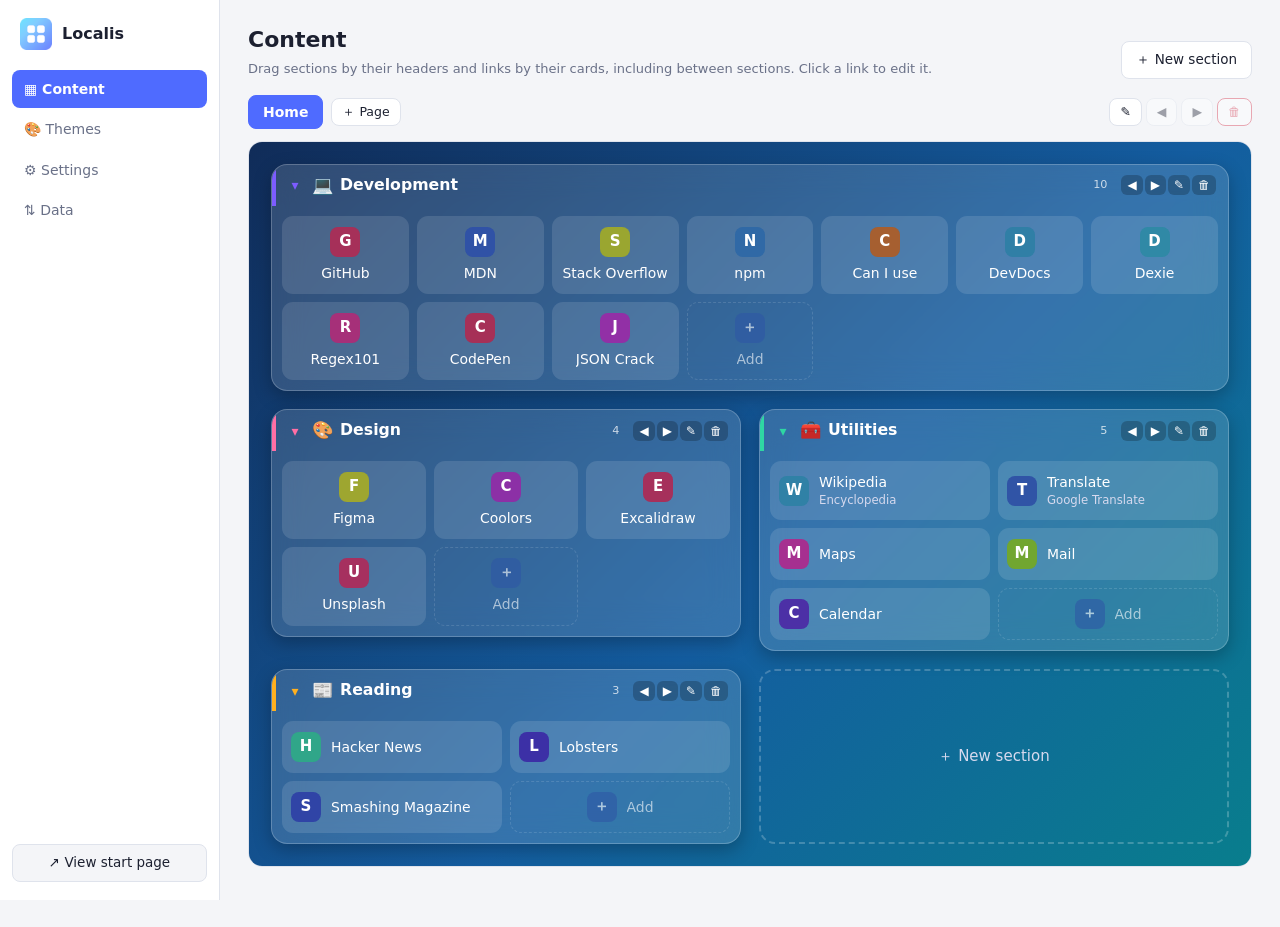
==== commit a93ab747: "rename to localis" ====
--- a/admin.html
+++ b/admin.html
@@ -3,7 +3,7 @@
 <head>
   <meta charset="utf-8">
   <meta name="viewport" content="width=device-width, initial-scale=1">
-  <title>Tabra · Administration</title>
+  <title>Localis · Administration</title>
   <link rel="icon" href="icons/icon32.png">
   <link rel="stylesheet" href="css/base.css">
   <link rel="stylesheet" href="css/admin.css">
@@ -11,14 +11,14 @@
 </head>
 <body class="admin">
   <aside class="side">
-    <div class="side-brand"><img src="icons/icon48.png" alt="" width="32" height="32"><strong>Tabra</strong></div>
+    <div class="side-brand"><img src="icons/icon48.png" alt="" width="32" height="32"><strong>Localis</strong></div>
     <nav id="tabs">
       <button data-tab="dash" aria-selected="true">▦ Content</button>
       <button data-tab="themes">🎨 Themes</button>
       <button data-tab="settings">⚙ Settings</button>
       <button data-tab="data">⇅ Data</button>
     </nav>
-    <a class="side-link" id="open-newtab" href="newtab.html">↗ View start page</a>
+    <a class="btn side-link" id="open-newtab" href="newtab.html"><span aria-hidden="true">↗</span> View start page</a>
   </aside>
 
   <main>
--- a/css/admin.css
+++ b/css/admin.css
@@ -21,8 +21,6 @@
 .side nav button:hover { background: var(--a-bg); color: var(--a-text); }
 .side nav button[aria-selected="true"] { background: var(--a-accent); color: var(--a-accent-text); font-weight: 600; }
 .side nav button:focus-visible, .btn:focus-visible { outline: 2px solid var(--a-accent); outline-offset: 2px; }
-.side-link { margin-top: auto; padding: 9px 12px; color: var(--a-muted); text-decoration: none; border-radius: 8px; }
-.side-link:hover { background: var(--a-bg); color: var(--a-text); }
 
 main { padding: 24px 28px 60px; min-width: 0; }
 .toolbar { display: flex; justify-content: space-between; align-items: flex-end; gap: 16px; margin-bottom: 16px; flex-wrap: wrap; }
@@ -41,6 +39,7 @@
 .btn.small { padding: 4px 10px; font-size: 12.5px; }
 .btn.danger { color: var(--a-danger); border-color: var(--a-danger); }
 .btn.danger:hover { background: var(--a-danger); color: #fff; }
+.btn.side-link { margin-top: auto; background: var(--a-bg); text-align: center; }
 
 input, select, textarea {
   font: inherit; color: var(--a-text); background: var(--a-input); border: 1px solid var(--a-border);
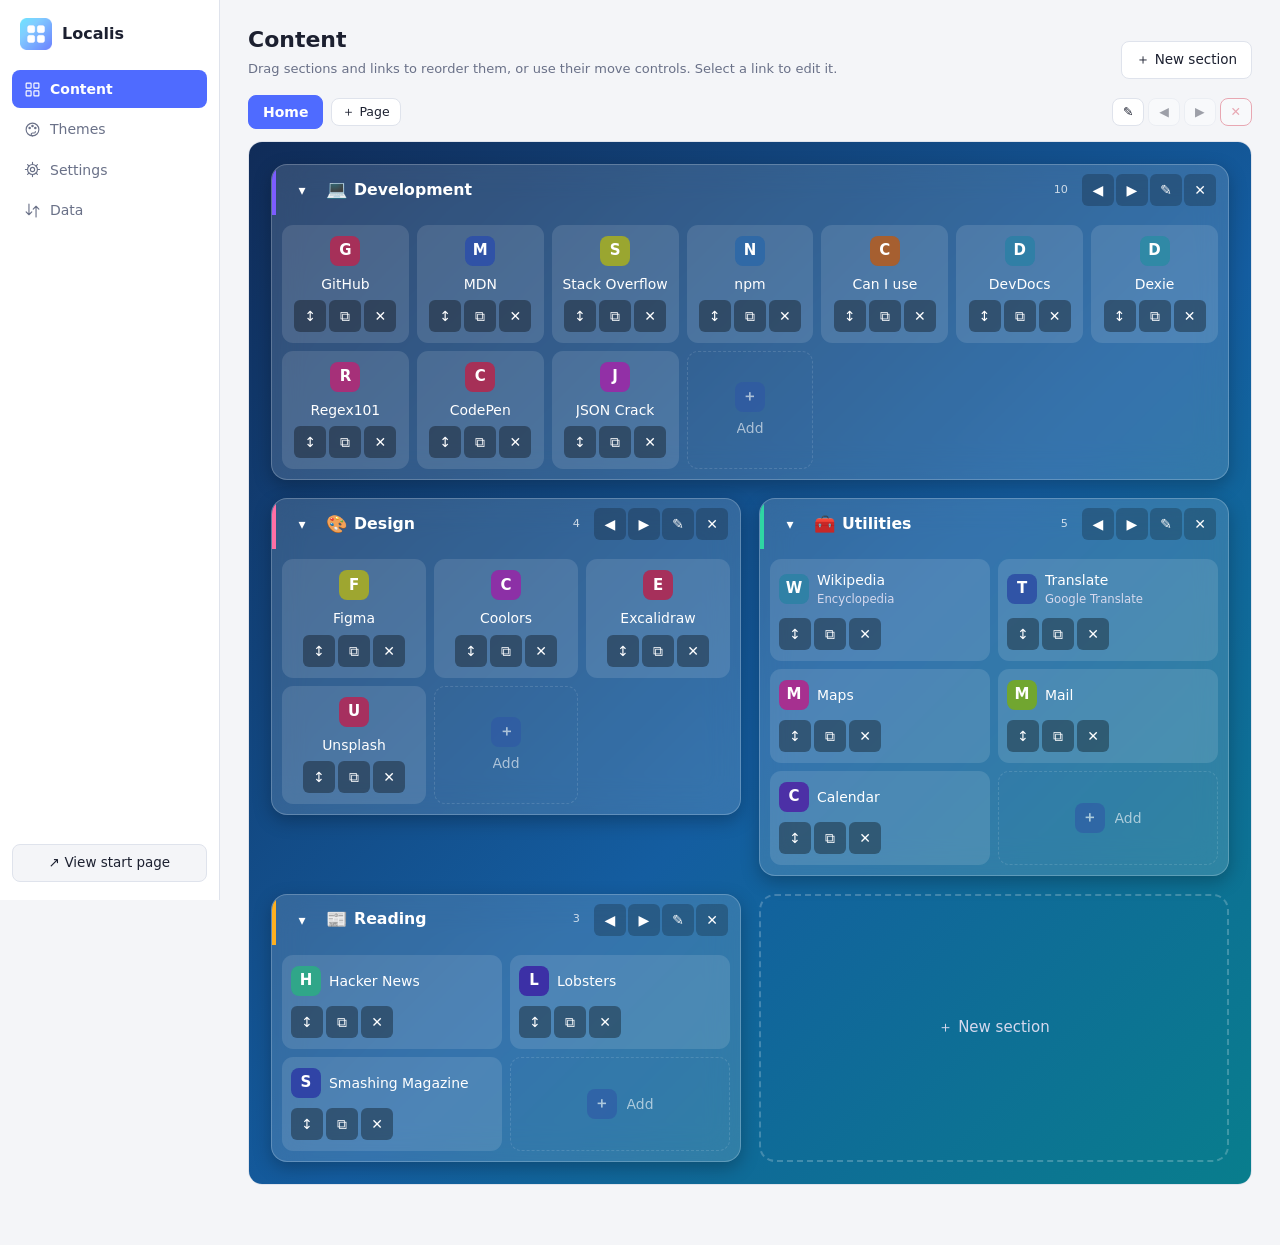
==== commit e9e268b6: "refactorizacion visual ux/ui" ====
--- a/admin.html
+++ b/admin.html
@@ -13,10 +13,10 @@
   <aside class="side">
     <div class="side-brand"><img src="icons/icon48.png" alt="" width="32" height="32"><strong>Localis</strong></div>
     <nav id="tabs">
-      <button data-tab="dash" aria-selected="true">▦ Content</button>
-      <button data-tab="themes">🎨 Themes</button>
-      <button data-tab="settings">⚙ Settings</button>
-      <button data-tab="data">⇅ Data</button>
+      <button data-tab="dash" aria-current="page"><svg aria-hidden="true" viewBox="0 0 24 24"><rect x="3" y="3" width="7" height="7" rx="1"/><rect x="14" y="3" width="7" height="7" rx="1"/><rect x="3" y="14" width="7" height="7" rx="1"/><rect x="14" y="14" width="7" height="7" rx="1"/></svg> Content</button>
+      <button data-tab="themes"><svg aria-hidden="true" viewBox="0 0 24 24"><circle cx="12" cy="12" r="9"/><circle cx="8" cy="10" r="1"/><circle cx="12" cy="7" r="1"/><circle cx="16" cy="10" r="1"/><path d="M12 21c-3-1-2-4 0-4h2a2 2 0 0 0 2-2"/></svg> Themes</button>
+      <button data-tab="settings"><svg aria-hidden="true" viewBox="0 0 24 24"><circle cx="12" cy="12" r="3"/><circle cx="12" cy="12" r="7"/><path d="M12 2v3m0 14v3M2 12h3m14 0h3M5 5l2 2m10 10 2 2M19 5l-2 2M7 17l-2 2"/></svg> Settings</button>
+      <button data-tab="data"><svg aria-hidden="true" viewBox="0 0 24 24"><path d="M7 3v15m-4-4 4 4 4-4M17 21V6m-4 4 4-4 4 4"/></svg> Data</button>
     </nav>
     <a class="btn side-link" id="open-newtab" href="newtab.html"><span aria-hidden="true">↗</span> View start page</a>
   </aside>
@@ -27,20 +27,20 @@
       <div class="toolbar">
         <div>
           <h1>Content</h1>
-          <p class="hint">Drag sections by their headers and links by their cards, including between sections. Click a link to edit it.</p>
+          <p class="hint">Drag sections and links to reorder them, or use their move controls. Select a link to edit it.</p>
         </div>
         <div class="toolbar-actions">
           <button class="btn" id="btn-add-section">＋ New section</button>
         </div>
       </div>
       <div class="page-bar">
-        <div id="page-tabs" class="page-tabs" role="tablist" aria-label="Pages"></div>
+        <nav id="page-tabs" class="page-tabs" aria-label="Pages"></nav>
         <button class="btn small" id="btn-page-add">＋ Page</button>
         <span class="page-tools">
-          <button class="btn small" id="btn-page-edit" title="Rename / change page icon">✎</button>
-          <button class="btn small" id="btn-page-left" title="Move left">◀</button>
-          <button class="btn small" id="btn-page-right" title="Move right">▶</button>
-          <button class="btn small danger" id="btn-page-del" title="Delete page">🗑</button>
+          <button class="btn small" id="btn-page-edit" title="Rename / change page icon" aria-label="Edit page">✎</button>
+          <button class="btn small" id="btn-page-left" title="Move left" aria-label="Move page left">◀</button>
+          <button class="btn small" id="btn-page-right" title="Move right" aria-label="Move page right">▶</button>
+          <button class="btn small danger" id="btn-page-del" title="Delete page" aria-label="Delete page">✕</button>
         </span>
       </div>
       <div class="scope dash-scope" id="dash-scope">
@@ -205,7 +205,7 @@
   </main>
 
   <!-- ======================= DIÁLOGOS ======================= -->
-  <dialog id="dlg-item">
+  <dialog id="dlg-item" aria-labelledby="item-dlg-title">
     <form id="form-item">
       <h3 id="item-dlg-title">Link</h3>
       <label>Title <input name="title" required maxlength="160"></label>
@@ -231,6 +231,7 @@
           <button type="button" class="btn small" id="item-icon-file">Choose…</button>
           <input type="file" id="item-icon-input" accept="image/*" hidden>
         </div>
+        <p class="hint">Leave Image URL empty to use the title's initial. Unavailable icons also use this initial.</p>
       </fieldset>
       <label>Tags <small>(for search only)</small> <input name="tags" maxlength="200"></label>
       <p class="form-error" id="item-error" hidden></p>
@@ -238,7 +239,17 @@
     </form>
   </dialog>
 
-  <dialog id="dlg-section">
+  <dialog id="dlg-move-item" aria-labelledby="move-item-title">
+    <form id="form-move-item">
+      <h3 id="move-item-title">Move link</h3>
+      <label>Destination section <select name="sectionId"></select></label>
+      <label>Position <select name="beforeItemId"></select></label>
+      <p class="form-error" id="move-item-error" role="alert" hidden></p>
+      <div class="actions"><button type="button" class="btn" data-close>Cancel</button><button class="btn primary">Move link</button></div>
+    </form>
+  </dialog>
+
+  <dialog id="dlg-section" aria-labelledby="section-dlg-title">
     <form id="form-section">
       <h3 id="section-dlg-title">Section</h3>
       <label>Title <input name="title" required maxlength="120"></label>
@@ -262,7 +273,7 @@
     </form>
   </dialog>
 
-  <dialog id="dlg-page">
+  <dialog id="dlg-page" aria-labelledby="page-dlg-title">
     <form id="form-page">
       <h3 id="page-dlg-title">Page</h3>
       <div class="row2">
--- a/css/base.css
+++ b/css/base.css
@@ -57,17 +57,20 @@
 .sec-head .ico-emoji { font-size: 1.15em; line-height: 1; }
 .sec-head .ico-img { width: 20px; height: 20px; }
 .chev {
-  all: unset; cursor: pointer; width: 18px; text-align: center; font-size: 14px; line-height: 1;
+  all: unset; box-sizing: border-box; cursor: pointer; display: grid; place-items: center; min-width: 32px; min-height: 32px; text-align: center; font-size: 14px; line-height: 1;
   transition: transform .15s;
 }
+.chev:focus-visible { outline: 2px solid currentColor; outline-offset: -2px; }
 .sec.collapsed .chev { transform: rotate(-90deg); }
 .sec.collapsed .sec-body { display: none; }
 .filtering .sec.collapsed .sec-body { display: grid; }
+.filtering .sec.collapsed .chev { transform: none; }
+.filtering .chev { cursor: default; }
 .sec.collapsed .sec-head { border-bottom: 0; }
 
-[data-sec-style="outline"] .sec-head { background: transparent; color: var(--sec-color); border-bottom: 2px solid var(--sec-color); }
+[data-sec-style="outline"] .sec-head { background: transparent; color: var(--text); border-bottom: 2px solid var(--sec-color); }
 [data-sec-style="minimal"] .sec-head { background: transparent; color: var(--text); box-shadow: inset 4px 0 0 var(--sec-color); padding-left: 14px; }
-[data-sec-style="minimal"] .chev { color: var(--sec-color); }
+[data-sec-style="minimal"] .chev { color: var(--text); }
 
 /* ---------- items ---------- */
 .sec-body { display: grid; gap: 8px; padding: 10px; }
@@ -75,8 +78,8 @@
 .dash[data-size="small"]  { --item-w: 88px;  --ico: 22px; font-size: .9em; }
 .dash[data-size="large"]  { --item-w: 150px; --ico: 42px; }
 
-.items-grid { grid-template-columns: repeat(auto-fill, minmax(var(--item-w), 1fr)); }
-.items-list { grid-template-columns: repeat(auto-fill, minmax(220px, 1fr)); }
+.items-grid { grid-template-columns: repeat(auto-fill, minmax(min(100%, var(--item-w)), 1fr)); }
+.items-list { grid-template-columns: repeat(auto-fill, minmax(min(100%, 220px), 1fr)); }
 
 .item {
   all: unset; box-sizing: border-box;
@@ -94,6 +97,7 @@
 .items-grid .item-text { align-items: center; max-width: 100%; }
 .item-title { overflow: hidden; text-overflow: ellipsis; white-space: nowrap; max-width: 100%; font-size: .93em; }
 .item-desc { color: var(--muted); font-size: .78em; overflow: hidden; text-overflow: ellipsis; white-space: nowrap; max-width: 100%; }
+.item:hover .item-desc, .item:focus-visible .item-desc { color: var(--text); }
 .items-grid .item-desc { display: none; }
 
 /* ---------- iconos ---------- */
@@ -108,18 +112,23 @@
 
 /* ---------- modo edición ---------- */
 .is-edit .item { cursor: grab; }
+.is-edit .item:hover { transform: none; }
 /* `all: unset` elimina el -webkit-user-drag que el navegador pone a [draggable]; se restaura aquí. */
 .item[draggable="true"] { -webkit-user-drag: element; user-select: none; }
 .is-edit .item-add { cursor: pointer; }
 .is-edit .sec-head { cursor: grab; }
 .item.sel { background: var(--item-hover); border-color: var(--accent); box-shadow: 0 0 0 2px color-mix(in srgb, var(--accent) 45%, transparent); }
 .sec-page { font-size: .72em; font-weight: 500; opacity: .75; padding: 1px 8px; border-radius: 99px; background: rgba(0, 0, 0, .18); }
-.item-actions { top: 3px; right: 3px; display: none; gap: 3px; }
-.item:hover .item-actions, .item:focus-within .item-actions { display: flex; }
-.sec-actions { display: flex; gap: 2px; }
+.item-edit { all: unset; box-sizing: border-box; display: flex; align-items: center; gap: 8px; min-width: 0; width: 100%; cursor: pointer; }
+.item-edit:focus-visible { outline: 2px solid var(--text); outline-offset: 2px; }
+.items-grid .item-edit { flex-direction: column; text-align: center; }
+.item-actions { display: flex; gap: 3px; flex-wrap: wrap; justify-content: center; }
+.is-edit .item { flex-wrap: wrap; }
+.is-edit .items-list .item-edit { flex: 1 1 120px; }
+.sec-actions { display: flex; gap: 2px; flex-wrap: wrap; }
 .sec-count { font-size: .75em; opacity: .75; padding: 0 6px; }
 .mini {
-  all: unset; cursor: pointer; font-size: 12px; line-height: 1; padding: 4px 6px; border-radius: 6px;
+  all: unset; box-sizing: border-box; cursor: pointer; display: inline-grid; place-items: center; min-width: 32px; min-height: 32px; font-size: 14px; line-height: 1; padding: 4px; border-radius: 6px;
   background: rgba(0, 0, 0, .35); color: #fff;
 }
 .sec-head .mini { background: rgba(0, 0, 0, .22); color: inherit; }
@@ -139,3 +148,9 @@
 .drop-before.v { box-shadow: 0 -3px 0 var(--accent); }
 .drop-after.v { box-shadow: 0 3px 0 var(--accent); }
 .drop-into { outline: 2px dashed var(--accent); outline-offset: -4px; }
+@media (pointer: coarse) {
+  .mini, .chev { min-width: 44px; min-height: 44px; }
+}
+@media (prefers-reduced-motion: reduce) {
+  .scope *, .scope *::before, .scope *::after { transition-duration: .01ms !important; }
+}
--- a/css/admin.css
+++ b/css/admin.css
@@ -17,9 +17,10 @@
 .side { background: var(--a-side); border-right: 1px solid var(--a-border); padding: 18px 12px; display: flex; flex-direction: column; gap: 14px; position: sticky; top: 0; height: 100vh; }
 .side-brand { display: flex; align-items: center; gap: 10px; padding: 0 8px 6px; font-size: 16px; }
 .side nav { display: flex; flex-direction: column; gap: 2px; }
-.side nav button { all: unset; cursor: pointer; padding: 9px 12px; border-radius: 8px; color: var(--a-muted); }
+.side nav button { all: unset; cursor: pointer; display: flex; align-items: center; gap: 9px; padding: 9px 12px; border-radius: 8px; color: var(--a-muted); }
+.side nav svg { flex: none; width: 17px; height: 17px; fill: none; stroke: currentColor; stroke-width: 1.6; stroke-linecap: round; stroke-linejoin: round; }
 .side nav button:hover { background: var(--a-bg); color: var(--a-text); }
-.side nav button[aria-selected="true"] { background: var(--a-accent); color: var(--a-accent-text); font-weight: 600; }
+.side nav button[aria-current="page"] { background: var(--a-accent); color: var(--a-accent-text); font-weight: 600; }
 .side nav button:focus-visible, .btn:focus-visible { outline: 2px solid var(--a-accent); outline-offset: 2px; }
 
 main { padding: 24px 28px 60px; min-width: 0; }
@@ -61,7 +62,7 @@
 .dash-scope .dash-wrap { max-width: max(0px, calc(var(--max-w, 1500px) - 48px)); margin-inline: auto; }
 
 /* tarjetas y formularios */
-.cards { display: grid; grid-template-columns: repeat(auto-fit, minmax(360px, 1fr)); gap: 16px; align-items: start; }
+.cards { display: grid; grid-template-columns: repeat(auto-fit, minmax(min(100%, 360px), 1fr)); gap: 16px; align-items: start; }
 .card { background: var(--a-panel); border: 1px solid var(--a-border); border-radius: 12px; padding: 16px; display: flex; flex-direction: column; gap: 12px; margin: 0; min-width: 0; }
 .card.wide { grid-column: 1 / -1; }
 .card legend { font-weight: 700; padding: 0 6px; }
@@ -84,7 +85,7 @@
 .backup-row small { color: var(--a-muted); display: block; }
 
 /* diálogos */
-dialog { border: 1px solid var(--a-border); border-radius: 14px; padding: 0; background: var(--a-panel); color: var(--a-text); width: min(520px, 94vw); }
+dialog { border: 1px solid var(--a-border); border-radius: 14px; padding: 0; background: var(--a-panel); color: var(--a-text); width: min(520px, 94vw); max-height: 90vh; overflow-y: auto; }
 dialog::backdrop { background: rgba(0, 0, 0, .5); backdrop-filter: blur(2px); }
 dialog form { display: flex; flex-direction: column; gap: 12px; padding: 20px; }
 dialog fieldset { border: 1px solid var(--a-border); border-radius: 10px; padding: 10px 12px 12px; margin: 0; }
@@ -136,8 +137,34 @@
 .page-tabs { display: flex; gap: 4px; flex-wrap: wrap; }
 .page-tabs button { all: unset; cursor: pointer; padding: 6px 14px; border-radius: 8px; border: 1px solid var(--a-border); background: var(--a-panel); color: var(--a-muted); }
 .page-tabs button:hover { color: var(--a-text); border-color: var(--a-accent); }
-.page-tabs button[aria-selected="true"] { background: var(--a-accent); border-color: var(--a-accent); color: var(--a-accent-text); font-weight: 600; }
+.page-tabs button[aria-current="page"] { background: var(--a-accent); border-color: var(--a-accent); color: var(--a-accent-text); font-weight: 600; }
 .page-tabs button:focus-visible { outline: 2px solid var(--a-accent); outline-offset: 2px; }
 .page-tools { display: flex; gap: 4px; margin-left: auto; }
 .toast-btn { all: unset; cursor: pointer; margin-left: 14px; font-weight: 700; text-decoration: underline; color: var(--a-accent-text); background: var(--a-accent); padding: 2px 10px; border-radius: 99px; text-decoration: none; }
 #toast { position: fixed; left: 50%; bottom: 24px; transform: translateX(-50%); background: var(--a-text); color: var(--a-bg); padding: 10px 18px; border-radius: 99px; font-weight: 600; z-index: 50; box-shadow: 0 8px 24px rgba(0, 0, 0, .3); }
+
+@media (max-width: 760px) {
+  body.admin { display: block; }
+  .side { position: static; height: auto; padding: 12px 14px; border-right: 0; border-bottom: 1px solid var(--a-border); gap: 8px; }
+  .side nav { flex-direction: row; flex-wrap: wrap; }
+  .side nav button { min-height: 44px; box-sizing: border-box; }
+  .btn.side-link { align-self: flex-start; margin-top: 0; }
+  main { padding: 18px 14px 40px; }
+  .dash-scope { padding: 12px; }
+  .sec-head { flex-wrap: wrap; }
+  .sec-actions { margin-left: auto; }
+  .page-tools { margin-left: 0; }
+}
+@media (max-width: 480px) {
+  .row2 { grid-template-columns: 1fr; }
+  .hlink-row { grid-template-columns: minmax(0, 1fr) 44px 44px; }
+  .hlink-row input:nth-child(2) { grid-column: 1 / -1; grid-row: 2; }
+  .field { grid-template-columns: 1fr; }
+  .toolbar-actions, .actions { flex-wrap: wrap; }
+}
+@media (pointer: coarse) {
+  .btn, .page-tabs button { min-height: 44px; }
+}
+@media (prefers-reduced-motion: reduce) {
+  *, *::before, *::after { scroll-behavior: auto !important; transition-duration: .01ms !important; }
+}
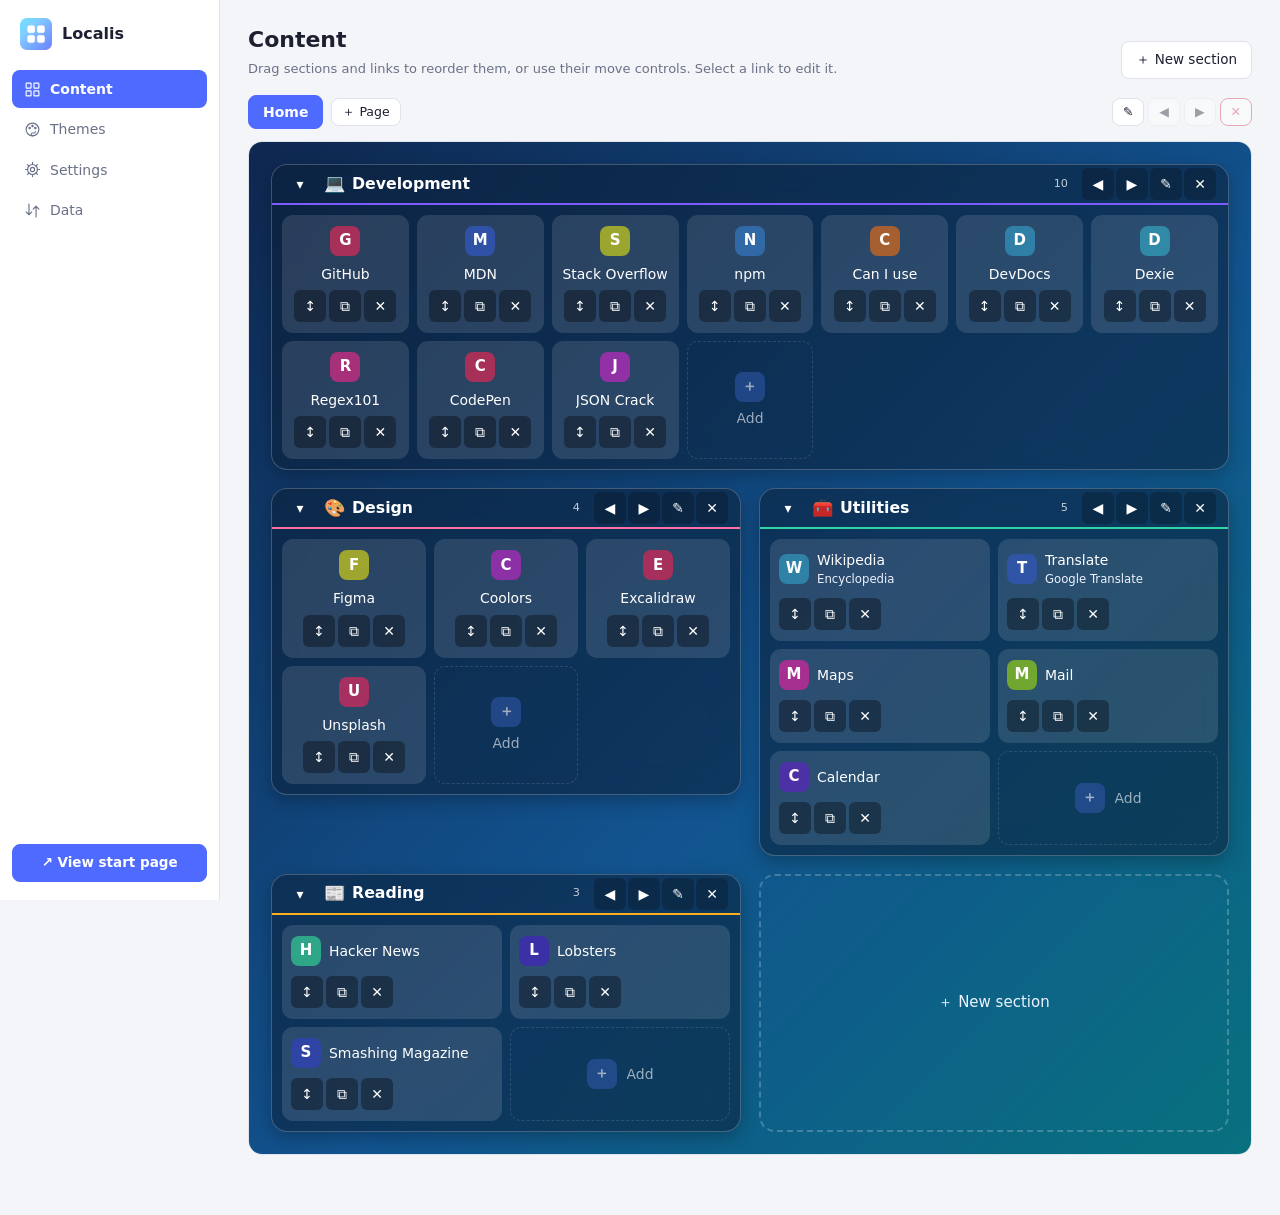
==== commit 054ca8ce: "bajamos botones de guardado de theme colored back in admin" ====
--- a/admin.html
+++ b/admin.html
@@ -18,7 +18,7 @@
       <button data-tab="settings"><svg aria-hidden="true" viewBox="0 0 24 24"><circle cx="12" cy="12" r="3"/><circle cx="12" cy="12" r="7"/><path d="M12 2v3m0 14v3M2 12h3m14 0h3M5 5l2 2m10 10 2 2M19 5l-2 2M7 17l-2 2"/></svg> Settings</button>
       <button data-tab="data"><svg aria-hidden="true" viewBox="0 0 24 24"><path d="M7 3v15m-4-4 4 4 4-4M17 21V6m-4 4 4-4 4 4"/></svg> Data</button>
     </nav>
-    <a class="btn side-link" id="open-newtab" href="newtab.html"><span aria-hidden="true">↗</span> View start page</a>
+    <a class="btn primary side-link" id="open-newtab" href="newtab.html"><span aria-hidden="true">↗</span> View start page</a>
   </aside>
 
   <main>
@@ -68,13 +68,13 @@
         <div class="editor-form">
           <div class="editor-head">
             <input id="theme-name" class="name-input" maxlength="60" placeholder="Theme name" aria-label="Theme name">
-            <div class="editor-actions">
-              <button class="btn" id="theme-cancel">Cancel</button>
-              <button class="btn" id="theme-save">Save</button>
-              <button class="btn primary" id="theme-save-apply">Save and activate</button>
-            </div>
           </div>
           <div id="theme-fields"></div>
+          <div class="editor-actions">
+            <button class="btn" id="theme-cancel">Cancel</button>
+            <button class="btn" id="theme-save">Save</button>
+            <button class="btn primary" id="theme-save-apply">Save and activate</button>
+          </div>
         </div>
         <div class="editor-preview">
           <h3>Live preview</h3>
--- a/css/base.css
+++ b/css/base.css
@@ -48,7 +48,7 @@
 }
 .sec-head {
   display: flex; align-items: center; gap: 8px;
-  padding: 9px 12px;
+  padding: 3px 12px;
   background: var(--sec-color); color: var(--sec-text);
   font-family: var(--font-heading);
   user-select: none;
--- a/css/admin.css
+++ b/css/admin.css
@@ -40,7 +40,7 @@
 .btn.small { padding: 4px 10px; font-size: 12.5px; }
 .btn.danger { color: var(--a-danger); border-color: var(--a-danger); }
 .btn.danger:hover { background: var(--a-danger); color: #fff; }
-.btn.side-link { margin-top: auto; background: var(--a-bg); text-align: center; }
+.btn.side-link { margin-top: auto; text-align: center; }
 
 input, select, textarea {
   font: inherit; color: var(--a-text); background: var(--a-input); border: 1px solid var(--a-border);
@@ -118,7 +118,7 @@
 @media (max-width: 1100px) { .editor { grid-template-columns: 1fr; } }
 .editor-form { background: var(--a-panel); border: 1px solid var(--a-border); border-radius: 12px; padding: 14px 16px; }
 .editor-head { display: flex; flex-direction: column; gap: 10px; margin-bottom: 8px; }
-.editor-actions { display: flex; gap: 6px; flex-wrap: wrap; }
+.editor-actions { display: flex; justify-content: flex-end; gap: 8px; flex-wrap: wrap; margin-top: 16px; padding-top: 12px; border-top: 1px solid var(--a-border); }
 .name-input { font-size: 16px; font-weight: 700; }
 .editor-preview { position: sticky; top: 16px; }
 #theme-preview { border-radius: 14px; border: 1px solid var(--a-border); padding: 18px; overflow: hidden; min-height: 320px; }
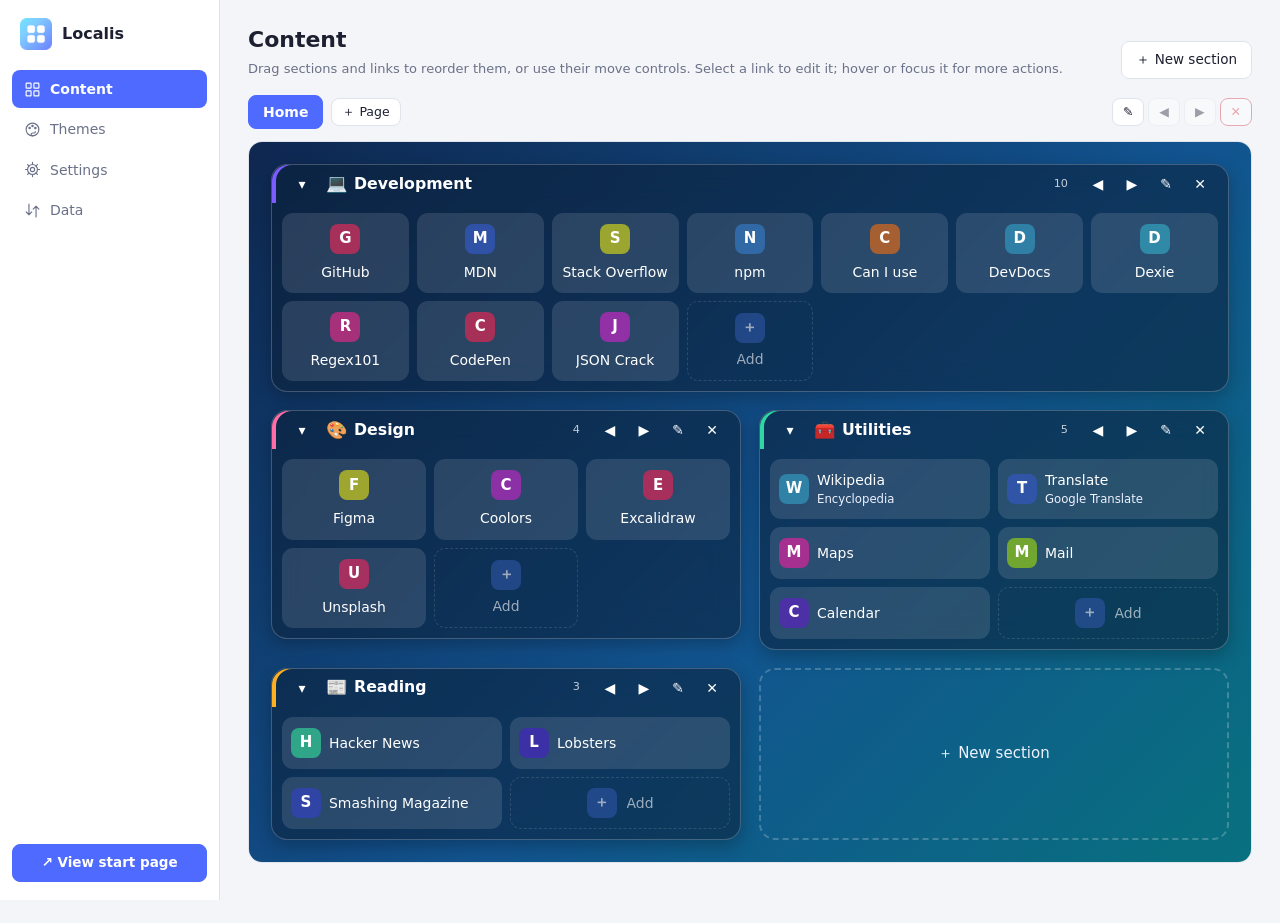
==== commit 0e67600e: "fix content management buttons" ====
--- a/admin.html
+++ b/admin.html
@@ -27,7 +27,7 @@
       <div class="toolbar">
         <div>
           <h1>Content</h1>
-          <p class="hint">Drag sections and links to reorder them, or use their move controls. Select a link to edit it.</p>
+          <p class="hint">Drag sections and links to reorder them, or use their move controls. Select a link to edit it; hover or focus it for more actions.</p>
         </div>
         <div class="toolbar-actions">
           <button class="btn" id="btn-add-section">＋ New section</button>
--- a/css/admin.css
+++ b/css/admin.css
@@ -60,6 +60,22 @@
 
 .dash-scope { padding: 22px; border-radius: 14px; border: 1px solid var(--a-border); overflow: hidden; min-height: 400px; }
 .dash-scope .dash-wrap { max-width: max(0px, calc(var(--max-w, 1500px) - 48px)); margin-inline: auto; }
+
+@media (hover: hover) and (pointer: fine) {
+  .dash-scope .is-edit .sec { overflow: visible; }
+  .dash-scope .is-edit .sec:hover, .dash-scope .is-edit .sec:focus-within { position: relative; z-index: 1; }
+  .dash-scope .is-edit .sec-head { border-radius: var(--radius) var(--radius) 0 0; }
+  .dash-scope .is-edit .sec.collapsed .sec-head { border-radius: var(--radius); }
+  .dash-scope .is-edit .item:hover, .dash-scope .is-edit .item:focus-within { z-index: 1; }
+  .dash-scope .item-actions {
+    position: absolute; right: 0; bottom: calc(100% - 4px); flex-wrap: nowrap;
+    padding: 3px; border-radius: 8px; background: var(--a-panel); border: 1px solid var(--a-border);
+    box-shadow: 0 4px 12px rgba(0, 0, 0, .2); opacity: 0; pointer-events: none;
+  }
+  .dash-scope .item:hover .item-actions, .dash-scope .item:focus-within .item-actions { opacity: 1; pointer-events: auto; }
+  .dash-scope .sec-head .mini { background: transparent; }
+  .dash-scope .sec-head .mini:hover { background: rgba(0, 0, 0, .25); }
+}
 
 /* tarjetas y formularios */
 .cards { display: grid; grid-template-columns: repeat(auto-fit, minmax(min(100%, 360px), 1fr)); gap: 16px; align-items: start; }
